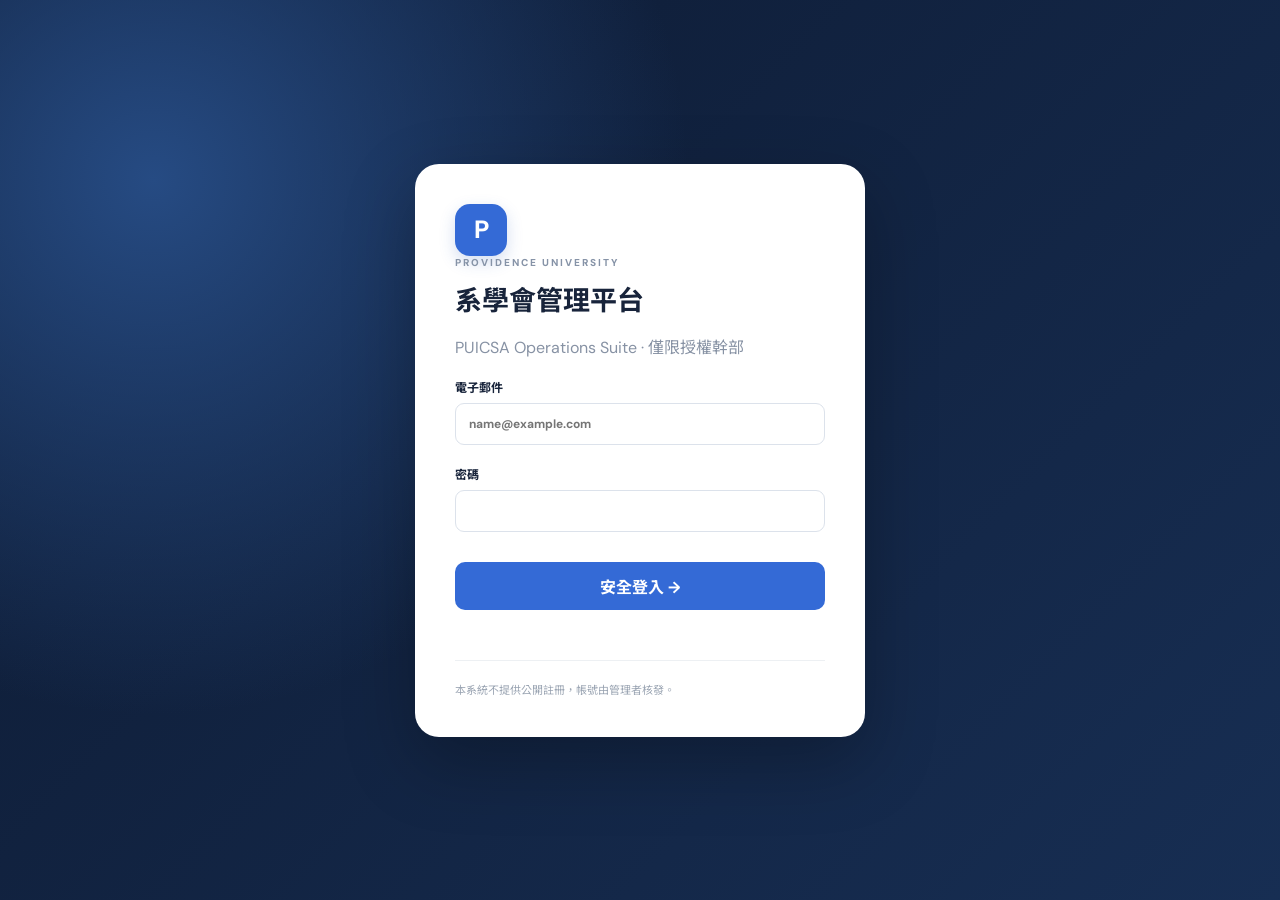
==== index.html @ e5033a71 "feat: build PUICSA student association management portal" ====
<!doctype html><html lang="zh-Hant"><head><meta charset="utf-8"><meta name="viewport" content="width=device-width,initial-scale=1"><meta name="theme-color" content="#0c1830"><title>PUICSA｜系學會管理平台</title><link rel="stylesheet" href="./style.css"></head><body><div id="login" class="login"><div class="login-card"><div class="brand-mark">P</div><p class="eyebrow">PROVIDENCE UNIVERSITY</p><h1>系學會管理平台</h1><p class="muted">PUICSA Operations Suite · 僅限授權幹部</p><form id="login-form"><label>電子郵件<input name="email" type="email" required autocomplete="username" placeholder="name@example.com"></label><label>密碼<input name="password" type="password" required autocomplete="current-password"></label><button type="submit" class="primary">安全登入 →</button><p id="login-error" class="error" role="alert"></p></form><div class="footnote">本系統不提供公開註冊，帳號由管理者核發。</div></div></div><div id="app" class="shell hidden"><aside class="sidebar"><div class="sidebrand"><span class="brand-mark small">P</span><div><b>PUICSA</b><small>系學會營運中心</small></div></div><div class="sidecaption">WORKSPACE</div><nav id="nav"><button data-page="overview" class="active">◫ <span>總覽儀表板</span></button><button data-page="members">♙ <span>會員名冊</span></button><button data-page="payments">▣ <span>系費管理</span></button><button data-page="ledger">↗ <span>收支帳務</span></button><button data-page="events">▦ <span>活動管理</span></button><button data-page="assets">▤ <span>器材管理</span></button><button data-page="announcements">◈ <span>公告管理</span></button></nav><div class="side-bottom"><div id="user-badge" class="user-badge"></div><button id="logout" class="signout">登出系統</button></div></aside><main class="main"><header class="topbar"><div><p class="eyebrow">STUDENT ASSOCIATION · MANAGEMENT PORTAL</p><h2 id="page-title">營運總覽</h2></div><div class="top-actions"><span id="now"></span><span class="status-dot">資料庫即時同步</span></div></header><div id="toast" role="status"></div><section id="content"></section></main></div><script type="module" src="./app.js"></script></body></html>
---- style.css ----
@import url('https://fonts.googleapis.com/css2?family=DM+Sans:wght@400;500;600;700;800&family=Noto+Sans+TC:wght@400;500;600;700;800&display=swap');:root{font-family:'DM Sans','Noto Sans TC',sans-serif;color:#18243b;background:#f5f7fb;font-synthesis:none}*{box-sizing:border-box}body{margin:0}button,input,select,textarea{font:inherit}button{cursor:pointer}button:disabled{opacity:.45;cursor:not-allowed}.hidden{display:none!important}.login{min-height:100vh;display:grid;place-items:center;background:radial-gradient(circle at 12% 20%,#264b83 0,transparent 40%),linear-gradient(135deg,#0d1a32,#172e53);padding:20px}.login-card{background:#fff;border-radius:24px;padding:40px;width:min(450px,100%);box-shadow:0 25px 70px #0004}.brand-mark{display:grid;place-items:center;background:#346ad6;color:#fff;font-size:25px;font-weight:800;width:52px;height:52px;border-radius:15px;box-shadow:0 6px 16px #305fbb35}.brand-mark.small{width:41px;height:41px;font-size:20px}.eyebrow{font-size:10px;font-weight:800;letter-spacing:2px;color:#8693a7;margin:0 0 8px}.login-card h1{font-size:27px;margin:10px 0}.muted,.subtle{color:#8792a4}label{display:block;font-size:12px;font-weight:700;margin:20px 0 10px}input,select,textarea{width:100%;background:#fff;border:1px solid #dce2eb;border-radius:9px;padding:12px 13px;margin-top:7px;outline:none;color:#253754}input:focus,select:focus,textarea:focus{border-color:#346ad6;box-shadow:0 0 0 3px #346ad619}.primary{background:#346ad6;border:0;border-radius:10px;color:white;font-weight:700;padding:12px 19px}.login .primary{width:100%;margin-top:20px}.error{color:#d34d55;font-size:12px;min-height:18px}.footnote{font-size:11px;color:#9ba5b3;border-top:1px solid #edf0f3;margin-top:20px;padding-top:20px}.shell{display:flex;min-height:100vh}.sidebar{width:242px;background:#111d32;color:#a4b0c6;display:flex;flex-direction:column;padding:25px 14px;flex-shrink:0}.sidebrand{display:flex;align-items:center;gap:12px;color:white;padding:0 12px 35px}.sidebrand b{letter-spacing:1px;font-size:17px}.sidebrand small{display:block;font-size:10px;color:#8e9bb2;margin-top:5px}.sidecaption{font-size:10px;letter-spacing:2px;font-weight:700;margin:0 16px 15px;color:#63748f}nav{display:grid;gap:6px}nav button{display:flex;gap:12px;align-items:center;background:transparent;border:0;color:#aebbd1;font-size:13px;padding:13px 16px;border-radius:10px;text-align:left}nav button.active,nav button:hover{background:#243a5d;color:white}.side-bottom{margin-top:auto;border-top:1px solid #2b3a50;padding:18px 12px 0}.user-badge{font-size:12px;overflow-wrap:anywhere;line-height:1.8}.signout{border:0;background:transparent;color:#a6bbd9;padding:14px 0}.main{width:calc(100% - 242px);padding:32px clamp(20px,3.5vw,55px);max-width:1700px}.topbar{display:flex;align-items:center;justify-content:space-between;gap:18px;margin-bottom:27px}.topbar h2{font-size:25px;margin:3px 0}.top-actions{display:flex;gap:18px;color:#7a8799;font-size:12px}.status-dot:before{content:'●';color:#22a578;margin-right:7px}.heading-row{display:flex;justify-content:space-between;align-items:center;gap:12px;margin-bottom:16px}.heading-row h3{font-size:17px;margin:0}.grid{display:grid;grid-template-columns:repeat(4,minmax(0,1fr));gap:17px}.metric,.panel{background:#fff;border-radius:14px;border:1px solid #e9edf3;box-shadow:0 3px 12px #20365905}.metric{padding:22px}.metric .cap{color:#8290a5;font-size:12px;font-weight:600}.metric strong{display:block;font-size:27px;margin:12px 0 5px}.metric small{color:#92a0ae}.panels{display:grid;grid-template-columns:1.3fr 1fr;gap:18px;margin-top:19px}.panel{padding:22px;margin-bottom:19px;min-width:0}.panel h3{font-size:16px;margin:0 0 19px}.toolbar{display:flex;justify-content:space-between;align-items:center;gap:12px;margin-bottom:14px;flex-wrap:wrap}.toolbar input{max-width:280px;margin:0}.secondary{border:1px solid #dfe5ee;background:#fff;padding:10px 14px;border-radius:9px;color:#37547c}.tablewrap{overflow:auto}table{border-collapse:collapse;width:100%;text-align:left;font-size:12px}td,th{padding:14px 12px;border-bottom:1px solid #edf0f5;white-space:nowrap}th{color:#8b96aa;font-weight:700;background:#fafbfd}td{color:#324057}.pill{display:inline-block;background:#edf5ff;color:#3776b6;border-radius:20px;padding:4px 9px;font-size:11px}.pill.green{background:#e7f8f0;color:#26946a}.pill.orange{background:#fff2e3;color:#b47a22}.empty{color:#92a0b0;padding:26px 5px;font-size:13px;text-align:center}.bar-item{margin:18px 0}.bar-label{display:flex;justify-content:space-between;font-size:12px;color:#56657e;margin-bottom:8px}.bar-track{height:8px;background:#edf1f7;border-radius:10px;overflow:hidden}.bar-fill{height:100%;background:#346ad6;border-radius:10px}.form-grid{display:grid;grid-template-columns:repeat(2,minmax(0,1fr));gap:0 20px}.form-actions{display:flex;gap:10px;justify-content:flex-end;margin-top:20px}.field-span{grid-column:1/-1}.section-intro{color:#8491a5;font-size:13px;margin:-7px 0 24px}.danger{background:transparent;border:0;color:#c84b53}.inline-actions{display:flex;align-items:center;gap:9px}#toast{display:none;padding:12px 16px;background:#e9f6ef;color:#16794d;border-radius:9px;margin-bottom:18px;font-size:13px}#toast.bad{background:#fde9ea;color:#af333e}.note{font-size:12px;color:#8090a6;line-height:1.7}@media(max-width:1100px){.grid{grid-template-columns:repeat(2,minmax(0,1fr))}.panels{grid-template-columns:1fr}}@media(max-width:760px){.shell{display:block}.sidebar{width:100%;padding:12px;display:block}.sidebrand{padding:4px 7px 12px}.sidecaption,.side-bottom{display:none}nav{display:flex;overflow:auto}nav button{flex:0 0 auto;padding:10px}nav button span{white-space:nowrap}.main{width:100%;padding:18px}.topbar{align-items:flex-start}.top-actions{display:none}.grid{gap:10px}.metric{padding:14px}.metric strong{font-size:20px}.form-grid{grid-template-columns:1fr}}
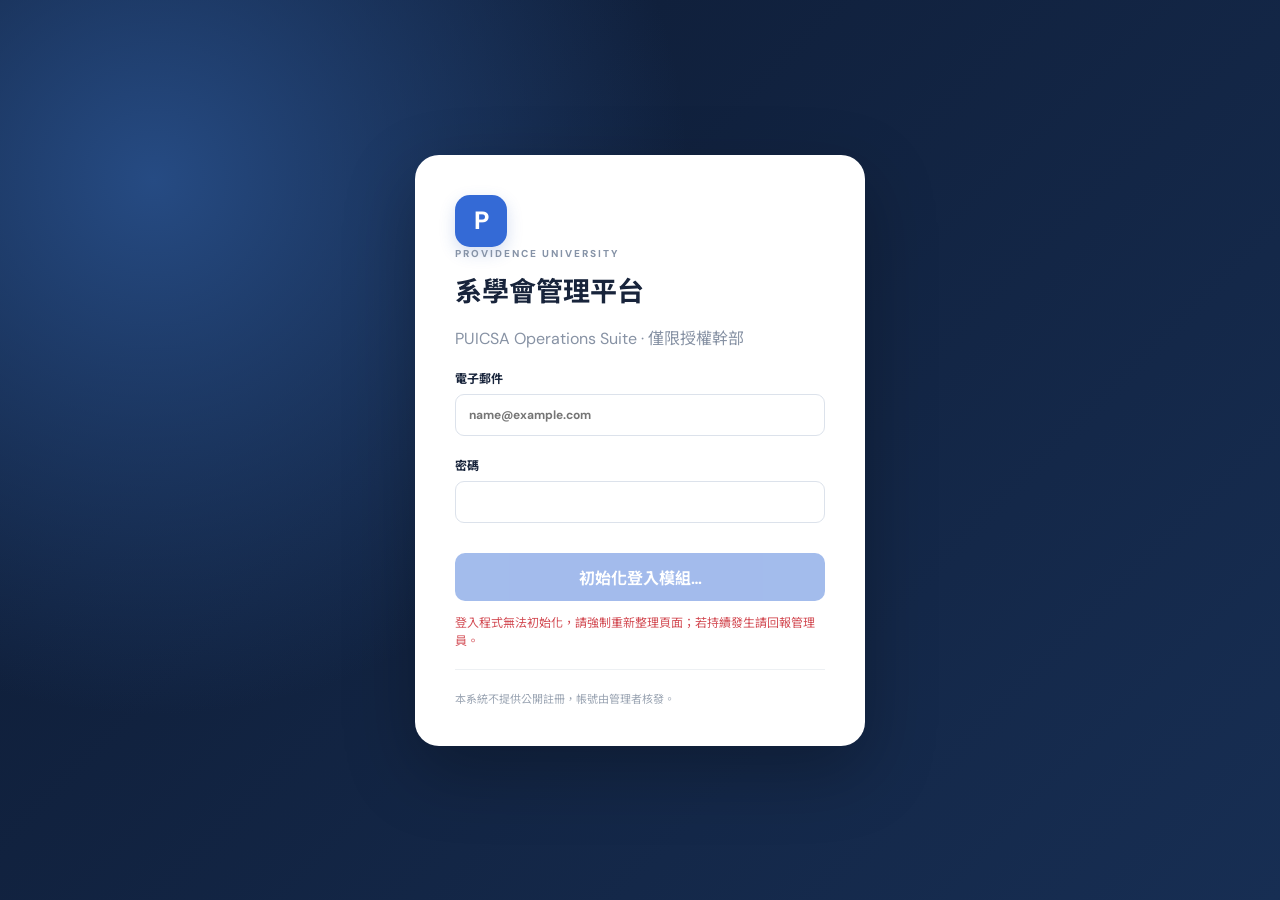
==== commit 652a8c71: "security: prevent form navigation, scrub sensitive URL query and block login until ready" ====
--- a/index.html
+++ b/index.html
@@ -1 +1,26 @@
-<!doctype html><html lang="zh-Hant"><head><meta charset="utf-8"><meta name="viewport" content="width=device-width,initial-scale=1"><meta name="theme-color" content="#0c1830"><title>PUICSA｜系學會管理平台</title><link rel="stylesheet" href="./style.css"></head><body><div id="login" class="login"><div class="login-card"><div class="brand-mark">P</div><p class="eyebrow">PROVIDENCE UNIVERSITY</p><h1>系學會管理平台</h1><p class="muted">PUICSA Operations Suite · 僅限授權幹部</p><form id="login-form"><label>電子郵件<input name="email" type="email" required autocomplete="username" placeholder="name@example.com"></label><label>密碼<input name="password" type="password" required autocomplete="current-password"></label><button type="submit" class="primary">安全登入 →</button><p id="login-error" class="error" role="alert"></p></form><div class="footnote">本系統不提供公開註冊，帳號由管理者核發。</div></div></div><div id="app" class="shell hidden"><aside class="sidebar"><div class="sidebrand"><span class="brand-mark small">P</span><div><b>PUICSA</b><small>系學會營運中心</small></div></div><div class="sidecaption">WORKSPACE</div><nav id="nav"><button data-page="overview" class="active">◫ <span>總覽儀表板</span></button><button data-page="members">♙ <span>會員名冊</span></button><button data-page="payments">▣ <span>系費管理</span></button><button data-page="ledger">↗ <span>收支帳務</span></button><button data-page="events">▦ <span>活動管理</span></button><button data-page="assets">▤ <span>器材管理</span></button><button data-page="announcements">◈ <span>公告管理</span></button></nav><div class="side-bottom"><div id="user-badge" class="user-badge"></div><button id="logout" class="signout">登出系統</button></div></aside><main class="main"><header class="topbar"><div><p class="eyebrow">STUDENT ASSOCIATION · MANAGEMENT PORTAL</p><h2 id="page-title">營運總覽</h2></div><div class="top-actions"><span id="now"></span><span class="status-dot">資料庫即時同步</span></div></header><div id="toast" role="status"></div><section id="content"></section></main></div><script type="module" src="./app.js"></script></body></html>+<!doctype html><html lang="zh-Hant"><head><meta charset="utf-8"><meta name="viewport" content="width=device-width,initial-scale=1"><meta name="theme-color" content="#0c1830"><meta name="referrer" content="no-referrer"><script>
+/* Safe even when modules fail: prevent default form navigation and URL credential leakage. */
+document.addEventListener('submit', function(event) {
+  if (event.target && event.target.id === 'login-form') event.preventDefault();
+}, true);
+(function(){
+  try {
+    const u = new URL(location.href);
+    const sensitive = ['email','password','passwd','pwd','access_token','refresh_token'];
+    const found = sensitive.some(k=>u.searchParams.has(k));
+    if(found){
+      sensitive.forEach(k=>u.searchParams.delete(k));
+      history.replaceState(null,'',u.pathname+(u.search?'?'+u.searchParams.toString():'')+u.hash);
+    }
+  } catch {}
+})();
+</script><title>PUICSA｜系學會管理平台</title><link rel="stylesheet" href="./style.css"></head><body><div id="login" class="login"><div class="login-card"><div class="brand-mark">P</div><p class="eyebrow">PROVIDENCE UNIVERSITY</p><h1>系學會管理平台</h1><p class="muted">PUICSA Operations Suite · 僅限授權幹部</p><form id="login-form" method="post" action="#" autocomplete="on"><label>電子郵件<input name="email" type="email" required autocomplete="username" placeholder="name@example.com"></label><label>密碼<input name="password" type="password" required autocomplete="current-password"></label><button type="submit" class="primary" id="login-button" disabled>初始化登入模組…</button><p id="login-error" class="error" role="alert"></p></form><div class="footnote">本系統不提供公開註冊，帳號由管理者核發。</div></div></div><div id="app" class="shell hidden"><aside class="sidebar"><div class="sidebrand"><span class="brand-mark small">P</span><div><b>PUICSA</b><small>系學會營運中心</small></div></div><div class="sidecaption">WORKSPACE</div><nav id="nav"><button data-page="overview" class="active">◫ <span>總覽儀表板</span></button><button data-page="members">♙ <span>會員名冊</span></button><button data-page="payments">▣ <span>系費管理</span></button><button data-page="ledger">↗ <span>收支帳務</span></button><button data-page="events">▦ <span>活動管理</span></button><button data-page="assets">▤ <span>器材管理</span></button><button data-page="announcements">◈ <span>公告管理</span></button><button data-page="audit">♜ <span>財務稽核</span></button></nav><div class="side-bottom"><div id="user-badge" class="user-badge"></div><button id="logout" class="signout">登出系統</button></div></aside><main class="main"><header class="topbar"><div><p class="eyebrow">STUDENT ASSOCIATION · MANAGEMENT PORTAL</p><h2 id="page-title">營運總覽</h2></div><div class="top-actions"><span id="now"></span><span class="status-dot">資料庫即時同步</span></div></header><div id="toast" role="status"></div><section id="content"></section></main></div><script>
+window.PUICSA_READY=false;
+window.addEventListener('load',function(){
+  setTimeout(function(){
+    if(window.PUICSA_READY)return;
+    const el=document.getElementById('login-error');
+    if(el)el.textContent='登入程式無法初始化，請強制重新整理頁面；若持續發生請回報管理員。';
+  },1800);
+});
+</script><script type="module" src="./app.js"></script></body></html>
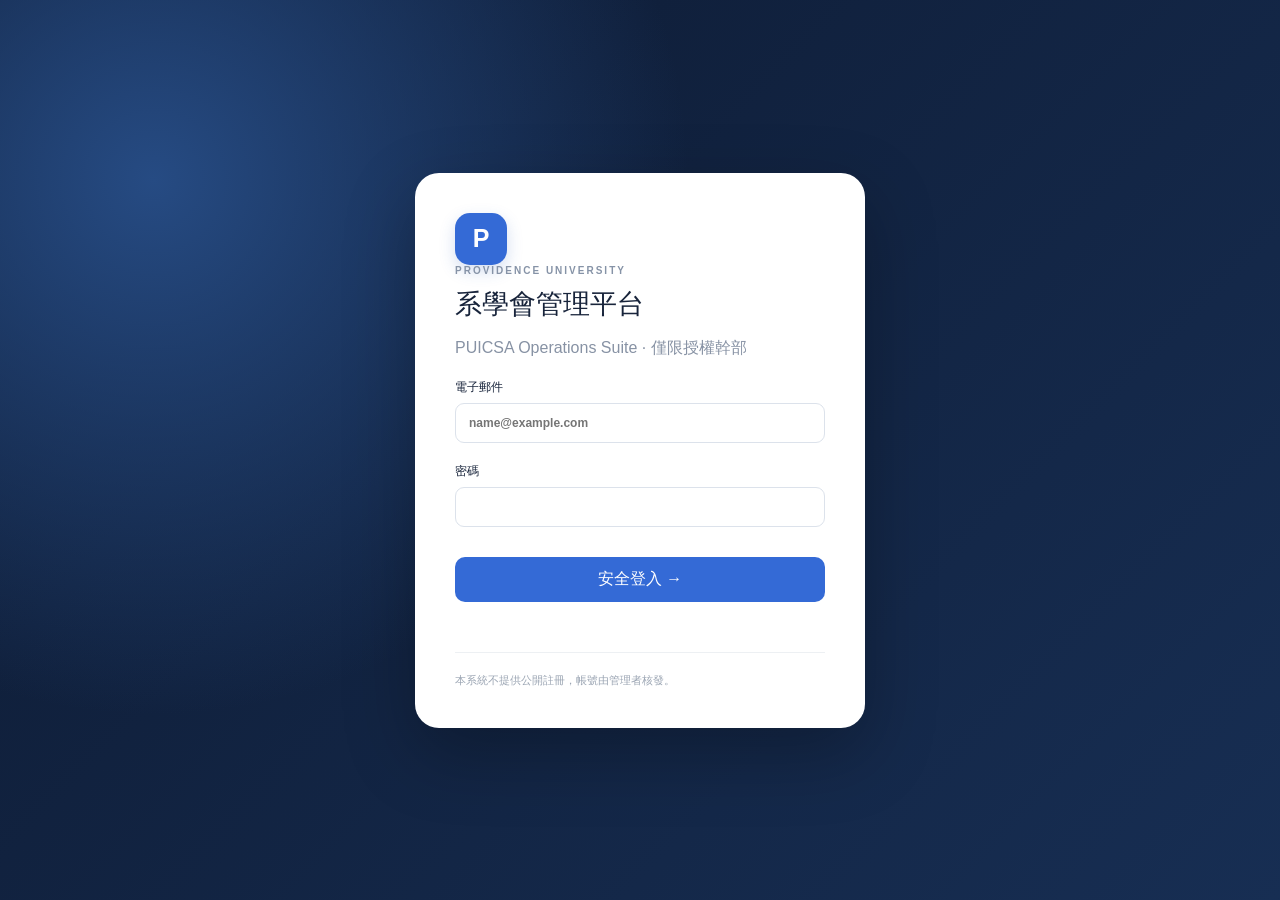
==== commit 16039830: "feat(ui): all department modules and clearer sync status" ====
--- a/index.html
+++ b/index.html
@@ -1,4 +1,4 @@
-<!doctype html><html lang="zh-Hant"><head><meta charset="utf-8"><meta name="viewport" content="width=device-width,initial-scale=1"><meta name="theme-color" content="#0c1830"><meta name="referrer" content="no-referrer"><script>
+<!doctype html><html lang="zh-Hant"><head><meta charset="utf-8"><meta name="viewport" content="width=device-width,initial-scale=1"><meta name="theme-color" content="#0c1830"><meta name="referrer" content="no-referrer"><meta http-equiv="Content-Security-Policy" content="default-src &#39;self&#39;; script-src &#39;self&#39; &#39;unsafe-inline&#39;; connect-src &#39;self&#39; https://kcssbyfkzhtjrouwcufc.supabase.co; img-src &#39;self&#39; https://api.qrserver.com data:; style-src &#39;self&#39; https://fonts.googleapis.com &#39;unsafe-inline&#39;; font-src &#39;self&#39; https://fonts.gstatic.com; base-uri &#39;none&#39;; form-action &#39;self&#39;; frame-ancestors &#39;none&#39;"><script>
 /* Safe even when modules fail: prevent default form navigation and URL credential leakage. */
 document.addEventListener('submit', function(event) {
   if (event.target && event.target.id === 'login-form') event.preventDefault();
@@ -14,8 +14,22 @@
     }
   } catch {}
 })();
-</script><title>PUICSA｜系學會管理平台</title><link rel="stylesheet" href="./style.css"></head><body><div id="login" class="login"><div class="login-card"><div class="brand-mark">P</div><p class="eyebrow">PROVIDENCE UNIVERSITY</p><h1>系學會管理平台</h1><p class="muted">PUICSA Operations Suite · 僅限授權幹部</p><form id="login-form" method="post" action="#" autocomplete="on"><label>電子郵件<input name="email" type="email" required autocomplete="username" placeholder="name@example.com"></label><label>密碼<input name="password" type="password" required autocomplete="current-password"></label><button type="submit" class="primary" id="login-button" disabled>初始化登入模組…</button><p id="login-error" class="error" role="alert"></p></form><div class="footnote">本系統不提供公開註冊，帳號由管理者核發。</div></div></div><div id="app" class="shell hidden"><aside class="sidebar"><div class="sidebrand"><span class="brand-mark small">P</span><div><b>PUICSA</b><small>系學會營運中心</small></div></div><div class="sidecaption">WORKSPACE</div><nav id="nav"><button data-page="overview" class="active">◫ <span>總覽儀表板</span></button><button data-page="members">♙ <span>會員名冊</span></button><button data-page="payments">▣ <span>系費管理</span></button><button data-page="ledger">↗ <span>收支帳務</span></button><button data-page="events">▦ <span>活動管理</span></button><button data-page="assets">▤ <span>器材管理</span></button><button data-page="announcements">◈ <span>公告管理</span></button><button data-page="audit">♜ <span>財務稽核</span></button></nav><div class="side-bottom"><div id="user-badge" class="user-badge"></div><button id="logout" class="signout">登出系統</button></div></aside><main class="main"><header class="topbar"><div><p class="eyebrow">STUDENT ASSOCIATION · MANAGEMENT PORTAL</p><h2 id="page-title">營運總覽</h2></div><div class="top-actions"><span id="now"></span><span class="status-dot">資料庫即時同步</span></div></header><div id="toast" role="status"></div><section id="content"></section></main></div><script>
+</script><title>PUICSA｜系學會管理平台</title><link rel="stylesheet" href="./style.css"></head><body><div id="login" class="login"><div class="login-card"><div class="brand-mark">P</div><p class="eyebrow">PROVIDENCE UNIVERSITY</p><h1>系學會管理平台</h1><p class="muted">PUICSA Operations Suite · 僅限授權幹部</p><form id="login-form" method="post" action="#" autocomplete="on"><label>電子郵件<input name="email" type="email" required autocomplete="username" placeholder="name@example.com"></label><label>密碼<input name="password" type="password" required autocomplete="current-password"></label><button type="submit" class="primary" id="login-button" disabled>初始化登入模組…</button><p id="login-error" class="error" role="alert"></p></form><div class="footnote">本系統不提供公開註冊，帳號由管理者核發。</div></div></div><div id="app" class="shell hidden"><aside class="sidebar"><div class="sidebrand"><span class="brand-mark small">P</span><div><b>PUICSA</b><small>PUICSA 2.0 控制中心</small></div></div><div class="sidecaption">WORKSPACE</div><nav id="nav"><button data-page="overview" class="active">◫ <span>總覽儀表板</span></button>
+<button data-page="members">♙ <span>會員名冊</span></button>
+<button data-page="payments">▣ <span>系費管理</span></button>
+<button data-page="ledger">↗ <span>收支帳務</span></button>
+<button data-page="reimbursements">☑ <span>核銷簽核</span></button>
+<button data-page="periods">▧ <span>學期封存</span></button>
+<button data-page="events">▦ <span>活動管理</span></button>
+<button data-page="registrations">☷ <span>活動報名名單</span></button>
+<button data-page="assets">▤ <span>器材管理</span></button>
+<button data-page="loans">⇄ <span>器材借還</span></button>
+<button data-page="announcements">◈ <span>公告管理</span></button>
+<button data-page="audit">♜ <span>財務稽核</span></button>
+<button data-page="period_audit">◇ <span>封存紀錄</span></button>
+<button data-page="handover">♧ <span>交接與備份</span></button></nav><div class="side-bottom"><div id="user-badge" class="user-badge"></div><button id="logout" class="signout">登出系統</button></div></aside><main class="main"><header class="topbar"><div><p class="eyebrow">STUDENT ASSOCIATION · MANAGEMENT PORTAL</p><h2 id="page-title">營運總覽</h2></div><div class="top-actions"><span id="now"></span><span class="status-dot">已連線 Supabase · 手動重新整理</span></div></header><div id="toast" role="status"></div><section id="content"></section></main></div><script>
 window.PUICSA_READY=false;
+window.addEventListener('error',function(event){if(event.target&&event.target.tagName==='SCRIPT'){const label=document.getElementById('login-error');if(label)label.textContent='登入程式檔案載入失敗，請回報管理員。';}},true);
 window.addEventListener('load',function(){
   setTimeout(function(){
     if(window.PUICSA_READY)return;
@@ -23,4 +37,4 @@
     if(el)el.textContent='登入程式無法初始化，請強制重新整理頁面；若持續發生請回報管理員。';
   },1800);
 });
-</script><script type="module" src="./app.js"></script></body></html>+</script><script defer src="./app.js?v=20261020-bootstrap3"></script></body></html>
